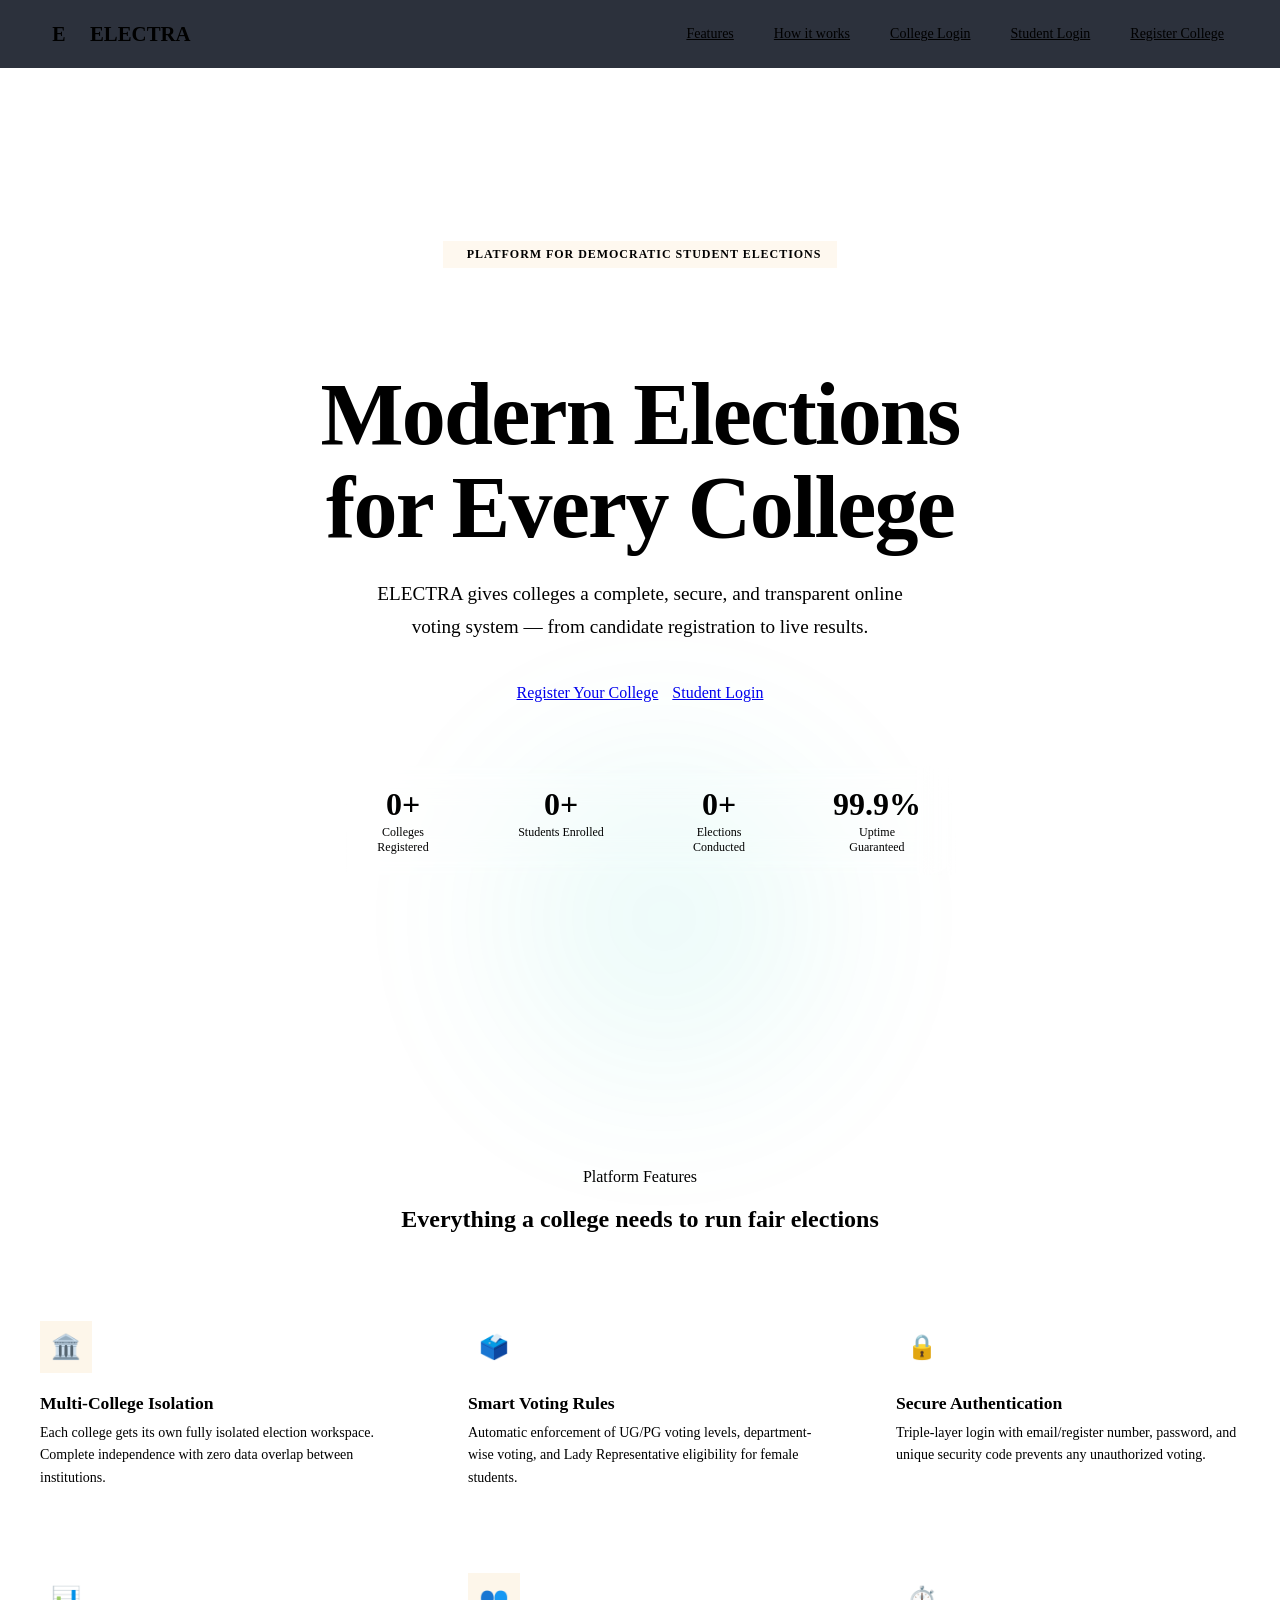
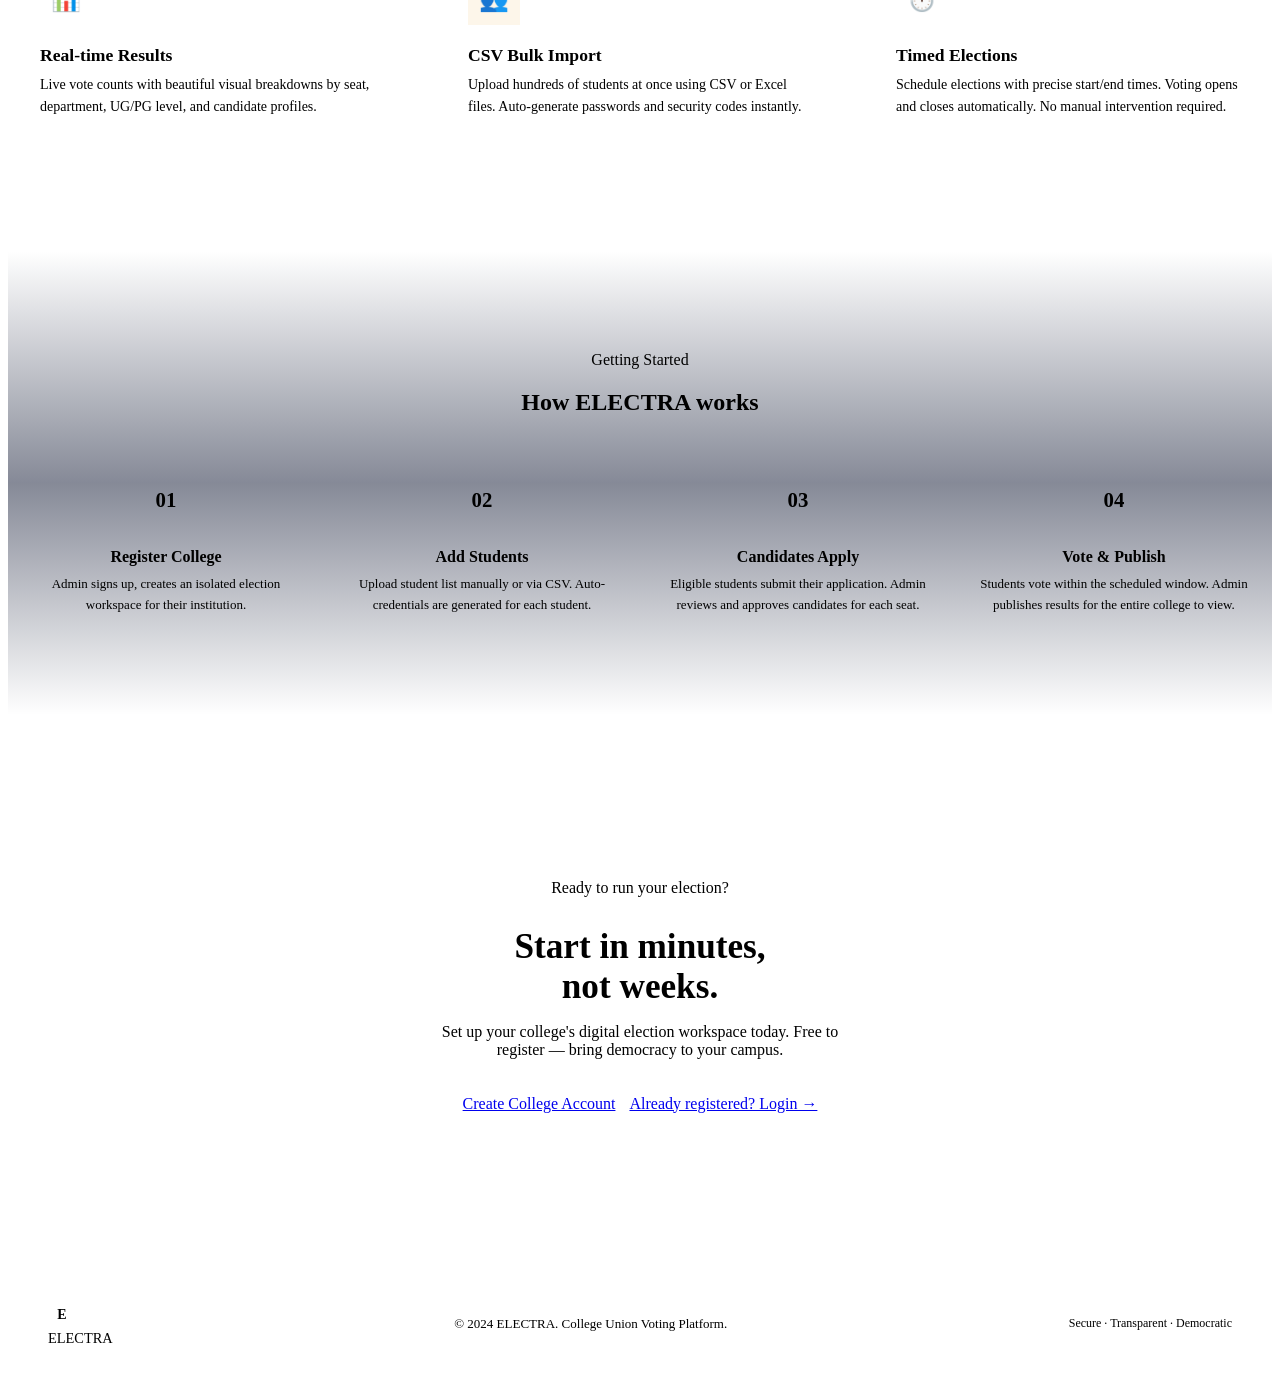
==== Public/index.html @ 195d31fd "Initial commit" ====
<!DOCTYPE html>
<html lang="en">
<head>
<meta charset="UTF-8">
<meta name="viewport" content="width=device-width, initial-scale=1.0">
<title>ELECTRA — College Union Voting Platform</title>
<link rel="stylesheet" href="../assets/css/design-system.css">
<style>
/* ── LANDING-SPECIFIC ── */
body { overflow-x: hidden; }

/* NAVBAR */
.navbar {
  position: fixed; top: 0; left: 0; right: 0; z-index: 999;
  padding: 0 40px;
  height: 68px;
  display: flex; align-items: center; justify-content: space-between;
  background: rgba(8,13,26,.85);
  backdrop-filter: blur(20px);
  border-bottom: 1px solid var(--border-subtle);
}
.navbar-logo { display: flex; align-items: center; gap: 12px; }
.logo-mark {
  width: 38px; height: 38px; border-radius: 10px;
  background: linear-gradient(135deg, var(--gold-dim), var(--gold));
  display: flex; align-items: center; justify-content: center;
  font-family: var(--font-display); font-weight: 900; font-size: 20px;
  color: var(--midnight);
}
.navbar-brand { font-family: var(--font-display); font-size: 1.3rem; font-weight: 700; }
.navbar-links { display: flex; align-items: center; gap: 8px; }
.navbar-links a {
  color: var(--text-secondary); font-size: 14px; font-weight: 500;
  padding: 8px 16px; border-radius: var(--r-full);
  transition: all .2s;
}
.navbar-links a:hover { color: var(--text-primary); background: var(--surface-2); }

/* HERO */
.hero {
  min-height: 100vh;
  display: flex; flex-direction: column; align-items: center; justify-content: center;
  text-align: center;
  padding: 100px 24px 60px;
  position: relative;
}
.hero-eyebrow {
  display: inline-flex; align-items: center; gap: 8px;
  background: rgba(233,168,50,.08);
  border: 1px solid var(--border-gold);
  padding: 6px 16px;
  border-radius: var(--r-full);
  font-size: 12px; font-weight: 700;
  color: var(--gold);
  letter-spacing: .08em; text-transform: uppercase;
  margin-bottom: 28px;
}
.hero-title {
  font-size: clamp(2.8rem, 7vw, 5.5rem);
  font-weight: 900;
  letter-spacing: -.02em;
  line-height: 1.05;
  margin-bottom: 24px;
}
.hero-subtitle {
  font-size: clamp(1rem, 2vw, 1.2rem);
  color: var(--text-secondary);
  max-width: 560px;
  margin: 0 auto 40px;
  line-height: 1.7;
}
.hero-actions { display: flex; gap: 14px; flex-wrap: wrap; justify-content: center; }

/* GLOW ORBS */
.orb {
  position: absolute; border-radius: 50%; filter: blur(100px);
  pointer-events: none; z-index: -1; opacity: .3;
}
.orb-1 { width: 500px; height: 500px; background: var(--gold-dim); top: -100px; left: -150px; }
.orb-2 { width: 400px; height: 400px; background: var(--navy-light); top: 200px; right: -100px; }
.orb-3 { width: 300px; height: 300px; background: rgba(0,201,177,.3); bottom: 0; left: 40%; }

/* HERO STATS STRIP */
.stats-strip {
  display: flex; gap: 0; margin-top: 64px;
  border: 1px solid var(--border-subtle);
  border-radius: var(--r-xl);
  overflow: hidden;
  background: var(--surface-glass);
  backdrop-filter: blur(16px);
}
.stat-item {
  flex: 1; text-align: center; padding: 20px 32px;
  border-right: 1px solid var(--border-subtle);
}
.stat-item:last-child { border-right: none; }
.stat-number { font-family: var(--font-display); font-size: 2rem; font-weight: 700; color: var(--gold); }
.stat-desc   { font-size: 12px; color: var(--text-muted); margin-top: 2px; }

/* FEATURES */
.features { padding: 100px 0; }
.features-grid {
  display: grid;
  grid-template-columns: repeat(3, 1fr);
  gap: 20px;
  margin-top: 56px;
}
.feature-card {
  background: var(--surface-card);
  border: 1px solid var(--border-subtle);
  border-radius: var(--r-xl);
  padding: 32px;
  transition: all .3s var(--ease-out);
}
.feature-card:hover {
  border-color: var(--border-gold);
  transform: translateY(-4px);
  box-shadow: var(--shadow-gold);
}
.feature-icon {
  width: 52px; height: 52px; border-radius: var(--r-md);
  display: flex; align-items: center; justify-content: center;
  font-size: 24px; margin-bottom: 20px;
}
.feature-icon.gold  { background: rgba(233,168,50,.1); }
.feature-icon.teal  { background: var(--teal-dim); }
.feature-icon.rose  { background: var(--rose-dim); }
.feature-icon.sky   { background: var(--sky-dim); }
.feature-title { font-size: 1.1rem; font-weight: 700; margin-bottom: 8px; }
.feature-desc  { font-size: 14px; color: var(--text-muted); line-height: 1.6; }

/* HOW IT WORKS */
.how { padding: 100px 0; background: linear-gradient(180deg, transparent, rgba(13,21,48,.5), transparent); }
.steps {
  display: grid; grid-template-columns: repeat(4, 1fr);
  gap: 0; margin-top: 56px; position: relative;
}
.steps::before {
  content: ''; position: absolute;
  top: 40px; left: 12%; right: 12%; height: 1px;
  background: linear-gradient(90deg, transparent, var(--border-gold), transparent);
}
.step { text-align: center; padding: 0 16px; position: relative; }
.step-num {
  width: 56px; height: 56px; border-radius: 50%;
  background: var(--surface-2);
  border: 2px solid var(--border-gold);
  display: flex; align-items: center; justify-content: center;
  font-family: var(--font-display); font-size: 1.3rem; font-weight: 700;
  color: var(--gold);
  margin: 0 auto 20px;
  position: relative; z-index: 1;
  background: var(--navy-deep);
}
.step-title { font-weight: 700; margin-bottom: 8px; }
.step-desc  { font-size: 13px; color: var(--text-muted); line-height: 1.6; }

/* CTA SECTION */
.cta-section {
  padding: 100px 0; text-align: center;
}
.cta-box {
  background: var(--surface-card);
  border: 1px solid var(--border-gold);
  border-radius: var(--r-2xl);
  padding: 64px 40px;
  max-width: 700px;
  margin: 0 auto;
  box-shadow: var(--shadow-gold);
  position: relative; overflow: hidden;
}
.cta-box::before {
  content: '';
  position: absolute; top: -1px; left: 10%; right: 10%;
  height: 2px;
  background: linear-gradient(90deg, transparent, var(--gold), transparent);
}

/* FOOTER */
footer {
  border-top: 1px solid var(--border-subtle);
  padding: 24px 40px;
  display: flex; align-items: center; justify-content: space-between;
}
footer p { font-size: 13px; color: var(--text-muted); }

@media (max-width: 900px) {
  .features-grid { grid-template-columns: 1fr; }
  .steps { grid-template-columns: repeat(2, 1fr); gap: 40px; }
  .steps::before { display: none; }
  .stats-strip { flex-direction: column; }
  .stat-item { border-right: none; border-bottom: 1px solid var(--border-subtle); }
  .navbar { padding: 0 20px; }
  .navbar-links a { padding: 6px 10px; font-size: 13px; }
}
</style>
</head>
<body>
<div class="grid-bg"></div>

<!-- NAVBAR -->
<nav class="navbar animate-up">
  <div class="navbar-logo">
    <div class="logo-mark">E</div>
    <span class="navbar-brand">ELECTRA</span>
  </div>
  <div class="navbar-links">
    <a href="#features">Features</a>
    <a href="#how">How it works</a>
    <a href="college-login.html">College Login</a>
    <a href="student-login.html">Student Login</a>
    <a href="college-signup.html" class="btn btn-primary btn-sm" style="border-radius:var(--r-full)">Register College</a>
  </div>
</nav>

<!-- HERO -->
<section class="hero">
  <div class="orb orb-1"></div>
  <div class="orb orb-2"></div>
  <div class="orb orb-3"></div>

  <div class="hero-eyebrow animate-up">
    <span class="status-dot live"></span>
    Platform for Democratic Student Elections
  </div>

  <h1 class="hero-title animate-up-1">
    <span class="shine-text">Modern Elections</span><br>
    for Every College
  </h1>

  <p class="hero-subtitle animate-up-2">
    ELECTRA gives colleges a complete, secure, and transparent
    online voting system — from candidate registration to live results.
  </p>

  <div class="hero-actions animate-up-3">
    <a href="college-signup.html" class="btn btn-primary btn-lg">Register Your College</a>
    <a href="student-login.html" class="btn btn-secondary btn-lg">Student Login</a>
  </div>

  <div class="stats-strip animate-up-4">
    <div class="stat-item">
      <div class="stat-number"><span data-count="120">0</span>+</div>
      <div class="stat-desc">Colleges Registered</div>
    </div>
    <div class="stat-item">
      <div class="stat-number"><span data-count="85000">0</span>+</div>
      <div class="stat-desc">Students Enrolled</div>
    </div>
    <div class="stat-item">
      <div class="stat-number"><span data-count="340">0</span>+</div>
      <div class="stat-desc">Elections Conducted</div>
    </div>
    <div class="stat-item">
      <div class="stat-number">99.9%</div>
      <div class="stat-desc">Uptime Guaranteed</div>
    </div>
  </div>
</section>

<!-- FEATURES -->
<section class="features" id="features">
  <div class="container">
    <div style="text-align:center; max-width:560px; margin:0 auto">
      <div class="section-eyebrow">Platform Features</div>
      <div class="gold-line" style="margin:12px auto"></div>
      <h2>Everything a college needs to run fair elections</h2>
    </div>

    <div class="features-grid">
      <div class="feature-card animate-up">
        <div class="feature-icon gold">🏛️</div>
        <div class="feature-title">Multi-College Isolation</div>
        <div class="feature-desc">Each college gets its own fully isolated election workspace. Complete independence with zero data overlap between institutions.</div>
      </div>
      <div class="feature-card animate-up-1">
        <div class="feature-icon teal">🗳️</div>
        <div class="feature-title">Smart Voting Rules</div>
        <div class="feature-desc">Automatic enforcement of UG/PG voting levels, department-wise voting, and Lady Representative eligibility for female students.</div>
      </div>
      <div class="feature-card animate-up-2">
        <div class="feature-icon rose">🔒</div>
        <div class="feature-title">Secure Authentication</div>
        <div class="feature-desc">Triple-layer login with email/register number, password, and unique security code prevents any unauthorized voting.</div>
      </div>
      <div class="feature-card animate-up">
        <div class="feature-icon sky">📊</div>
        <div class="feature-title">Real-time Results</div>
        <div class="feature-desc">Live vote counts with beautiful visual breakdowns by seat, department, UG/PG level, and candidate profiles.</div>
      </div>
      <div class="feature-card animate-up-1">
        <div class="feature-icon gold">👥</div>
        <div class="feature-title">CSV Bulk Import</div>
        <div class="feature-desc">Upload hundreds of students at once using CSV or Excel files. Auto-generate passwords and security codes instantly.</div>
      </div>
      <div class="feature-card animate-up-2">
        <div class="feature-icon teal">⏱️</div>
        <div class="feature-title">Timed Elections</div>
        <div class="feature-desc">Schedule elections with precise start/end times. Voting opens and closes automatically. No manual intervention required.</div>
      </div>
    </div>
  </div>
</section>

<!-- HOW IT WORKS -->
<section class="how" id="how">
  <div class="container">
    <div style="text-align:center; max-width:560px; margin:0 auto">
      <div class="section-eyebrow">Getting Started</div>
      <div class="gold-line" style="margin:12px auto"></div>
      <h2>How ELECTRA works</h2>
    </div>

    <div class="steps">
      <div class="step animate-up">
        <div class="step-num">01</div>
        <div class="step-title">Register College</div>
        <div class="step-desc">Admin signs up, creates an isolated election workspace for their institution.</div>
      </div>
      <div class="step animate-up-1">
        <div class="step-num">02</div>
        <div class="step-title">Add Students</div>
        <div class="step-desc">Upload student list manually or via CSV. Auto-credentials are generated for each student.</div>
      </div>
      <div class="step animate-up-2">
        <div class="step-num">03</div>
        <div class="step-title">Candidates Apply</div>
        <div class="step-desc">Eligible students submit their application. Admin reviews and approves candidates for each seat.</div>
      </div>
      <div class="step animate-up-3">
        <div class="step-num">04</div>
        <div class="step-title">Vote &amp; Publish</div>
        <div class="step-desc">Students vote within the scheduled window. Admin publishes results for the entire college to view.</div>
      </div>
    </div>
  </div>
</section>

<!-- CTA -->
<section class="cta-section">
  <div class="container">
    <div class="cta-box animate-up">
      <div class="section-eyebrow" style="margin-bottom:16px">Ready to run your election?</div>
      <h2 style="font-size:2.2rem; margin-bottom:16px">Start in minutes,<br>not weeks.</h2>
      <p style="margin-bottom:32px; max-width:400px; margin-left:auto; margin-right:auto; margin-bottom:36px">
        Set up your college's digital election workspace today. Free to register — bring democracy to your campus.
      </p>
      <div style="display:flex; gap:14px; justify-content:center; flex-wrap:wrap">
        <a href="college-signup.html" class="btn btn-primary btn-lg">Create College Account</a>
        <a href="college-login.html" class="btn btn-ghost btn-lg">Already registered? Login →</a>
      </div>
    </div>
  </div>
</section>

<!-- FOOTER -->
<footer>
  <div class="flex gap-md" style="align-items:center">
    <div class="logo-mark" style="width:28px;height:28px;font-size:14px">E</div>
    <span style="font-family:var(--font-display); font-size:.9rem">ELECTRA</span>
  </div>
  <p>© 2024 ELECTRA. College Union Voting Platform.</p>
  <p style="font-size:12px">Secure · Transparent · Democratic</p>
</footer>

<script src="../assets/js/electra.js"></script>
</body>
</html>
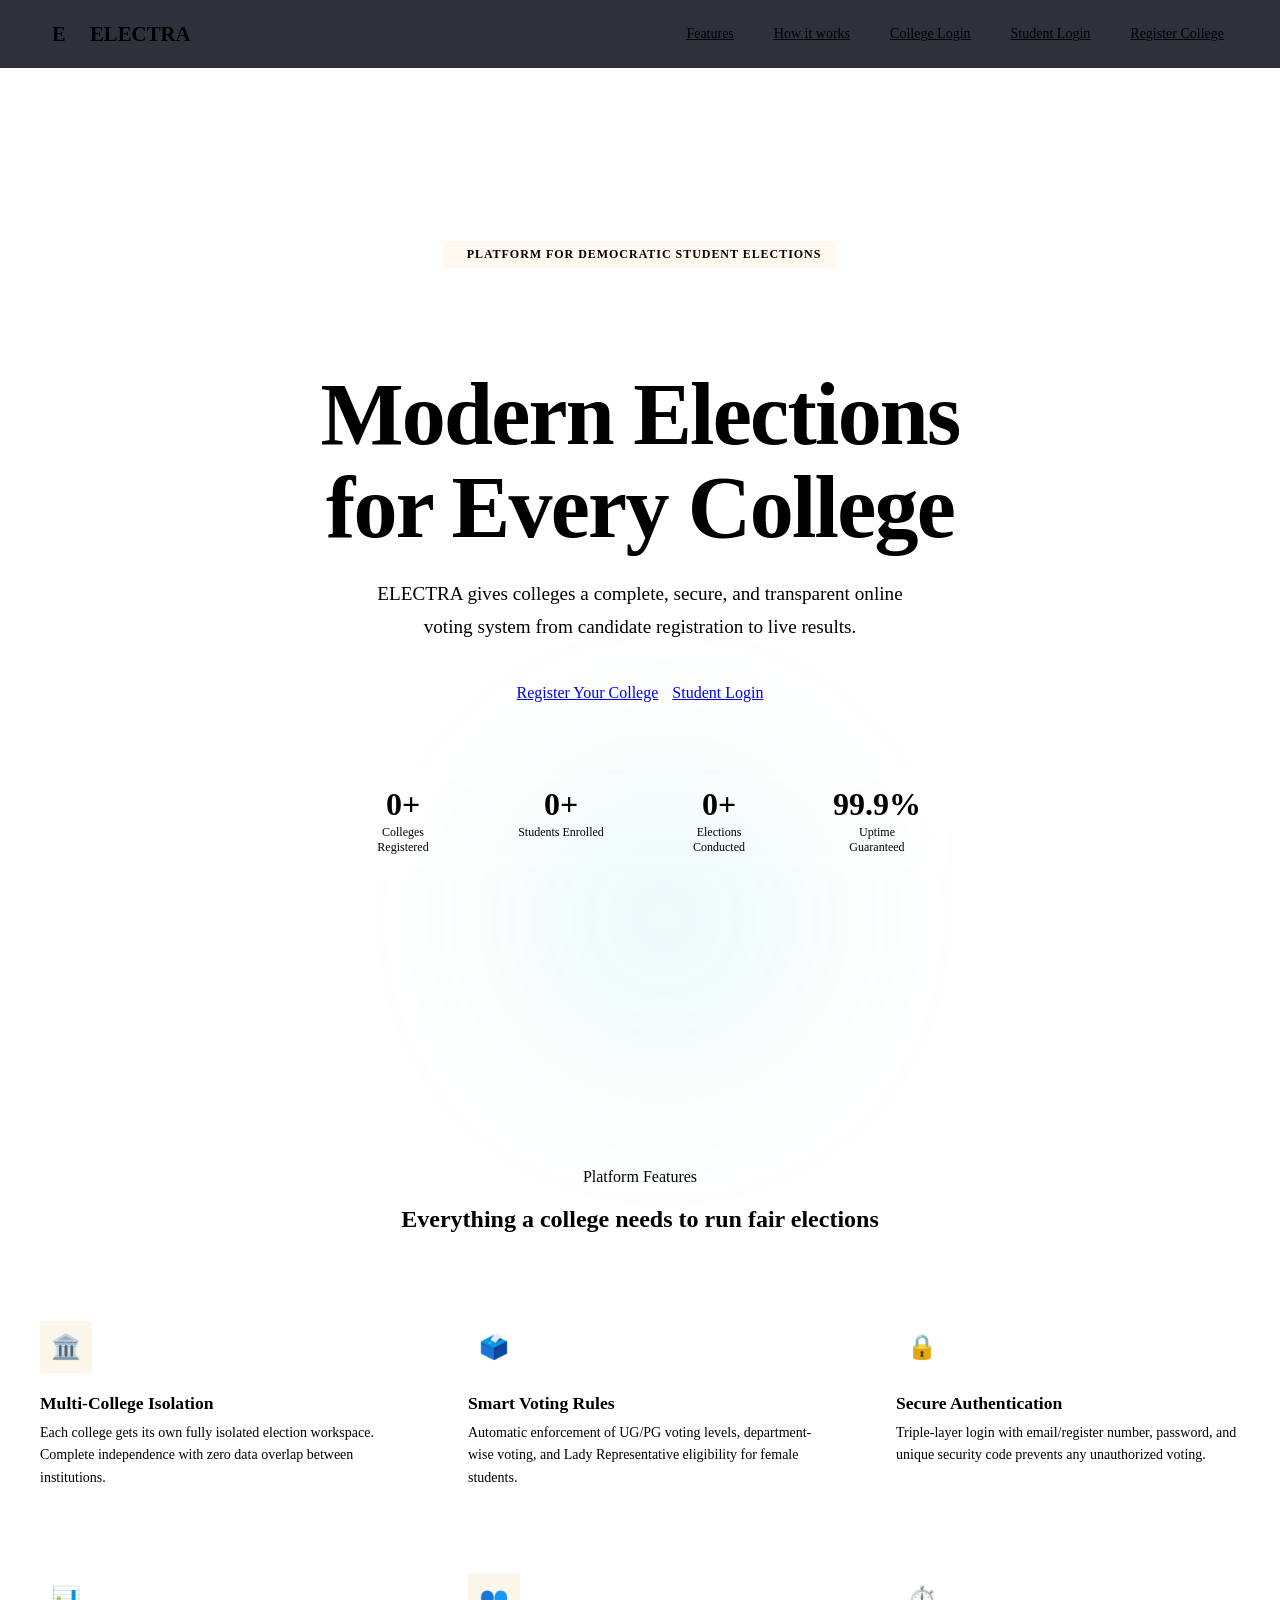
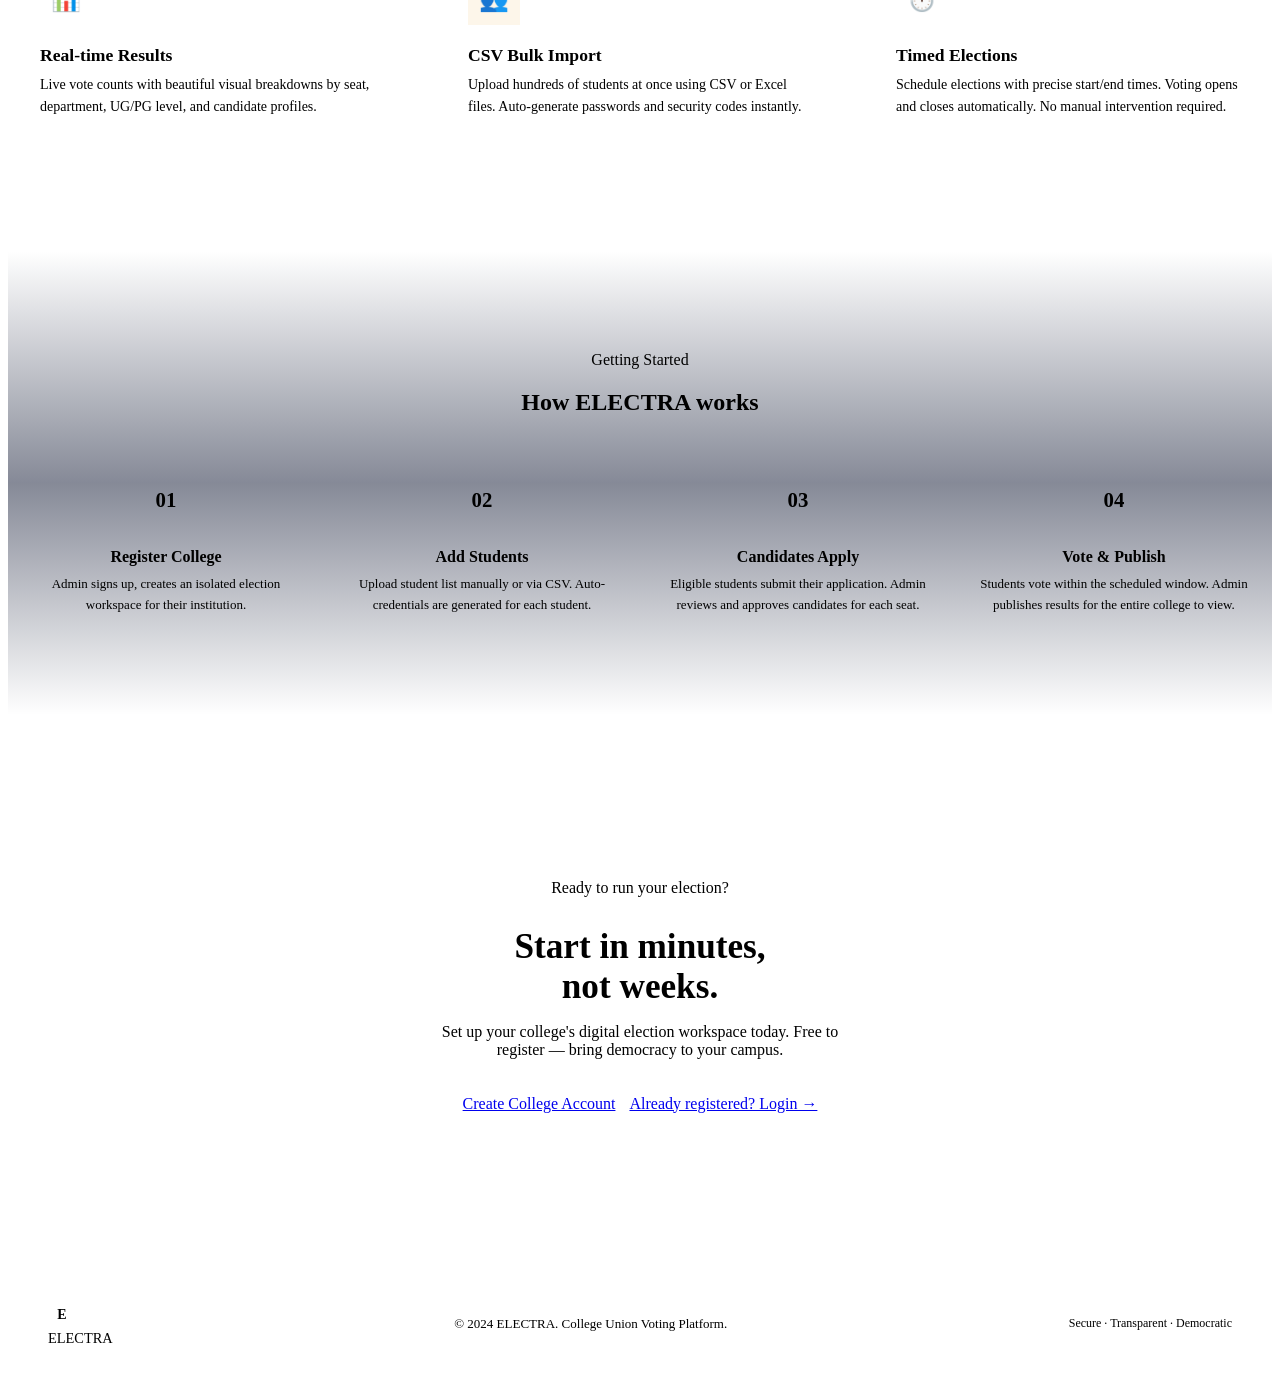
==== commit c2ec603f: "Updated home page" ====
--- a/Public/index.html
+++ b/Public/index.html
@@ -231,7 +231,7 @@
 
   <p class="hero-subtitle animate-up-2">
     ELECTRA gives colleges a complete, secure, and transparent
-    online voting system — from candidate registration to live results.
+    online voting system from candidate registration to live results.
   </p>
 
   <div class="hero-actions animate-up-3">
